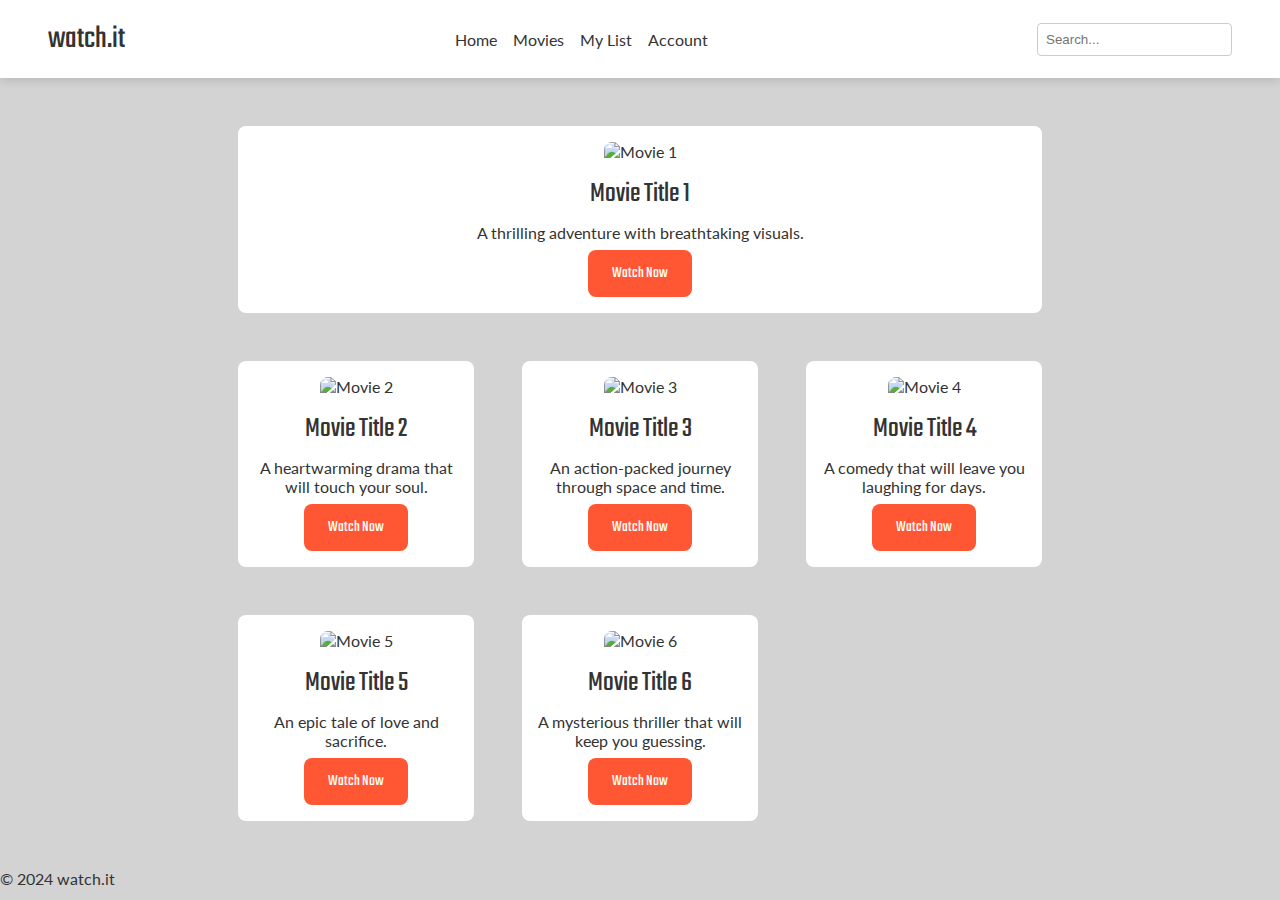
==== task-2/index.html @ 40c786a7 "Add files via upload" ====
<!DOCTYPE html>
<html lang="en">
<head>
    <meta charset="UTF-8">
    <meta name="viewport" content="width=device-width, initial-scale=1.0">
    <title>watch.it - Movie Streaming</title>
    <link rel="stylesheet" href="styles.css">
    <link href="https://fonts.googleapis.com/css2?family=Teko:wght@400;700&family=Lato:wght@400;700&display=swap" rel="stylesheet">
</head>
<body>
    <header>
        <div class="logo">watch.it</div>
        <nav>
            <a href="#">Home</a>
            <a href="#">Movies</a>
            <a href="#">My List</a>
            <a href="#">Account</a>
        </nav>
        <div class="search-bar">
            <input type="text" placeholder="Search...">
        </div>
    </header>

    <main class="content-container">
        <section class="featured-movies">
            <!-- Wide first movie box -->
            <div class="movie-box wide">
                <img src="assets/movie1.jpg" alt="Movie 1">
                <div class="movie-title">Movie Title 1</div>
                <div class="movie-info">A thrilling adventure with breathtaking visuals.</div>
                <button>Watch Now</button>
            </div>

            <!-- Two side-by-side movie boxes -->
            <div class="movie-box">
                <img src="assets/movie2.jpg" alt="Movie 2">
                <div class="movie-title">Movie Title 2</div>
                <div class="movie-info">A heartwarming drama that will touch your soul.</div>
                <button>Watch Now</button>
            </div>
            <div class="movie-box">
                <img src="assets/movie3.jpg" alt="Movie 3">
                <div class="movie-title">Movie Title 3</div>
                <div class="movie-info">An action-packed journey through space and time.</div>
                <button>Watch Now</button>
            </div>

            <!-- Bottom row with three movie boxes -->
            <div class="movie-box">
                <img src="assets/movie4.jpg" alt="Movie 4">
                <div class="movie-title">Movie Title 4</div>
                <div class="movie-info">A comedy that will leave you laughing for days.</div>
                <button>Watch Now</button>
            </div>
            <div class="movie-box">
                <img src="assets/movie5.jpg" alt="Movie 5">
                <div class="movie-title">Movie Title 5</div>
                <div class="movie-info">An epic tale of love and sacrifice.</div>
                <button>Watch Now</button>
            </div>
            <div class="movie-box">
                <img src="assets/movie6.jpg" alt="Movie 6">
                <div class="movie-title">Movie Title 6</div>
                <div class="movie-info">A mysterious thriller that will keep you guessing.</div>
                <button>Watch Now</button>
            </div>
        </section>
    </main>

    <footer>
        <p>&copy; 2024 watch.it</p>
    </footer>
</body>
</html>
---- task-2/styles.css ----
/* Basic Reset */
* {
    margin: 0;
    padding: 0;
    box-sizing: border-box;
}

/* Brand Colors */
:root {
    --brand-color1: #FFFFFF; /* White header background */
    --brand-color2: #d3d3d3; /* Main background color for the site */
    --brand-color3: #FFFFFF; /* Movie box background color */
    --button-color: #FF5733; /* Button color */
    --text-color: #333333; /* Dark text color for contrast */
}

/* Typography */
body {
    font-family: 'Lato', sans-serif;
    background-color: var(--brand-color2);
    color: var(--text-color);
}

/* Header Styling */
header {
    display: flex;
    justify-content: space-between;
    align-items: center;
    padding: 16px;
    background-color: var(--brand-color1);
    box-shadow: 0 4px 8px rgba(0, 0, 0, 0.1);
}

header .logo {
    font-family: 'Teko', sans-serif;
    font-size: 2em;
    color: var(--text-color);
}

header nav {
    display: flex;
    gap: 16px;
}

header nav a {
    font-family: 'Lato', sans-serif;
    text-decoration: none;
    color: var(--text-color);
    font-size: 1em;
}

header .search-bar input {
    padding: 8px;
    border: 1px solid #ccc;
    border-radius: 4px;
}

/* Main Content Container */
.content-container {
    max-width: 900px;
    margin: 0 auto;
    padding: 16px;
}

/* Movie Box Layout */
.featured-movies {
    display: grid;
    gap: 16px;
    grid-template-columns: 1fr;
}

.movie-box {
    background-color: var(--brand-color3);
    border-radius: 8px;
    overflow: hidden;
    text-align: center;
    padding: 16px;
}

.movie-box img {
    width: 100%;
    height: auto;
    object-fit: cover;
    border-radius: 8px 8px 0 0;
}

.movie-title {
    font-family: 'Teko', sans-serif;
    font-size: 1.8em;
    color: var(--text-color);
    margin-top: 12px;
}

.movie-info {
    font-family: 'Lato', sans-serif;
    font-size: 1em;
    color: var(--text-color);
    margin: 8px 0;
}

button {
    font-family: 'Teko', sans-serif;
    font-size: 1em;
    background-color: var(--button-color);
    color: var(--brand-color3);
    border: none;
    padding: 12px 24px;
    border-radius: 8px;
    cursor: pointer;
}

/* Responsive Design */
@media (min-width: 360px) and (max-width: 719px) {
    /* Mobile: Single Column Layout */
    header {
        padding: 16px;
    }

    .content-container {
        padding: 16px;
    }

    .featured-movies {
        grid-template-columns: 1fr;
        gap: 16px;
    }
}

@media (min-width: 720px) and (max-width: 1023px) {
    /* Tablet: Two Column Layout */
    header {
        padding: 16px 32px;
    }

    .content-container {
        padding: 32px;
    }

    .featured-movies {
        grid-template-columns: repeat(2, 1fr);
        gap: 32px;
    }
}

@media (min-width: 1024px) {
    /* Desktop: Three Column Layout */
    header {
        padding: 16px 48px;
    }

    .content-container {
        padding: 48px;
    }

    .featured-movies {
        grid-template-columns: repeat(3, 1fr);
        gap: 48px;
    }

    .movie-box.wide {
        grid-column: span 3;
    }
}
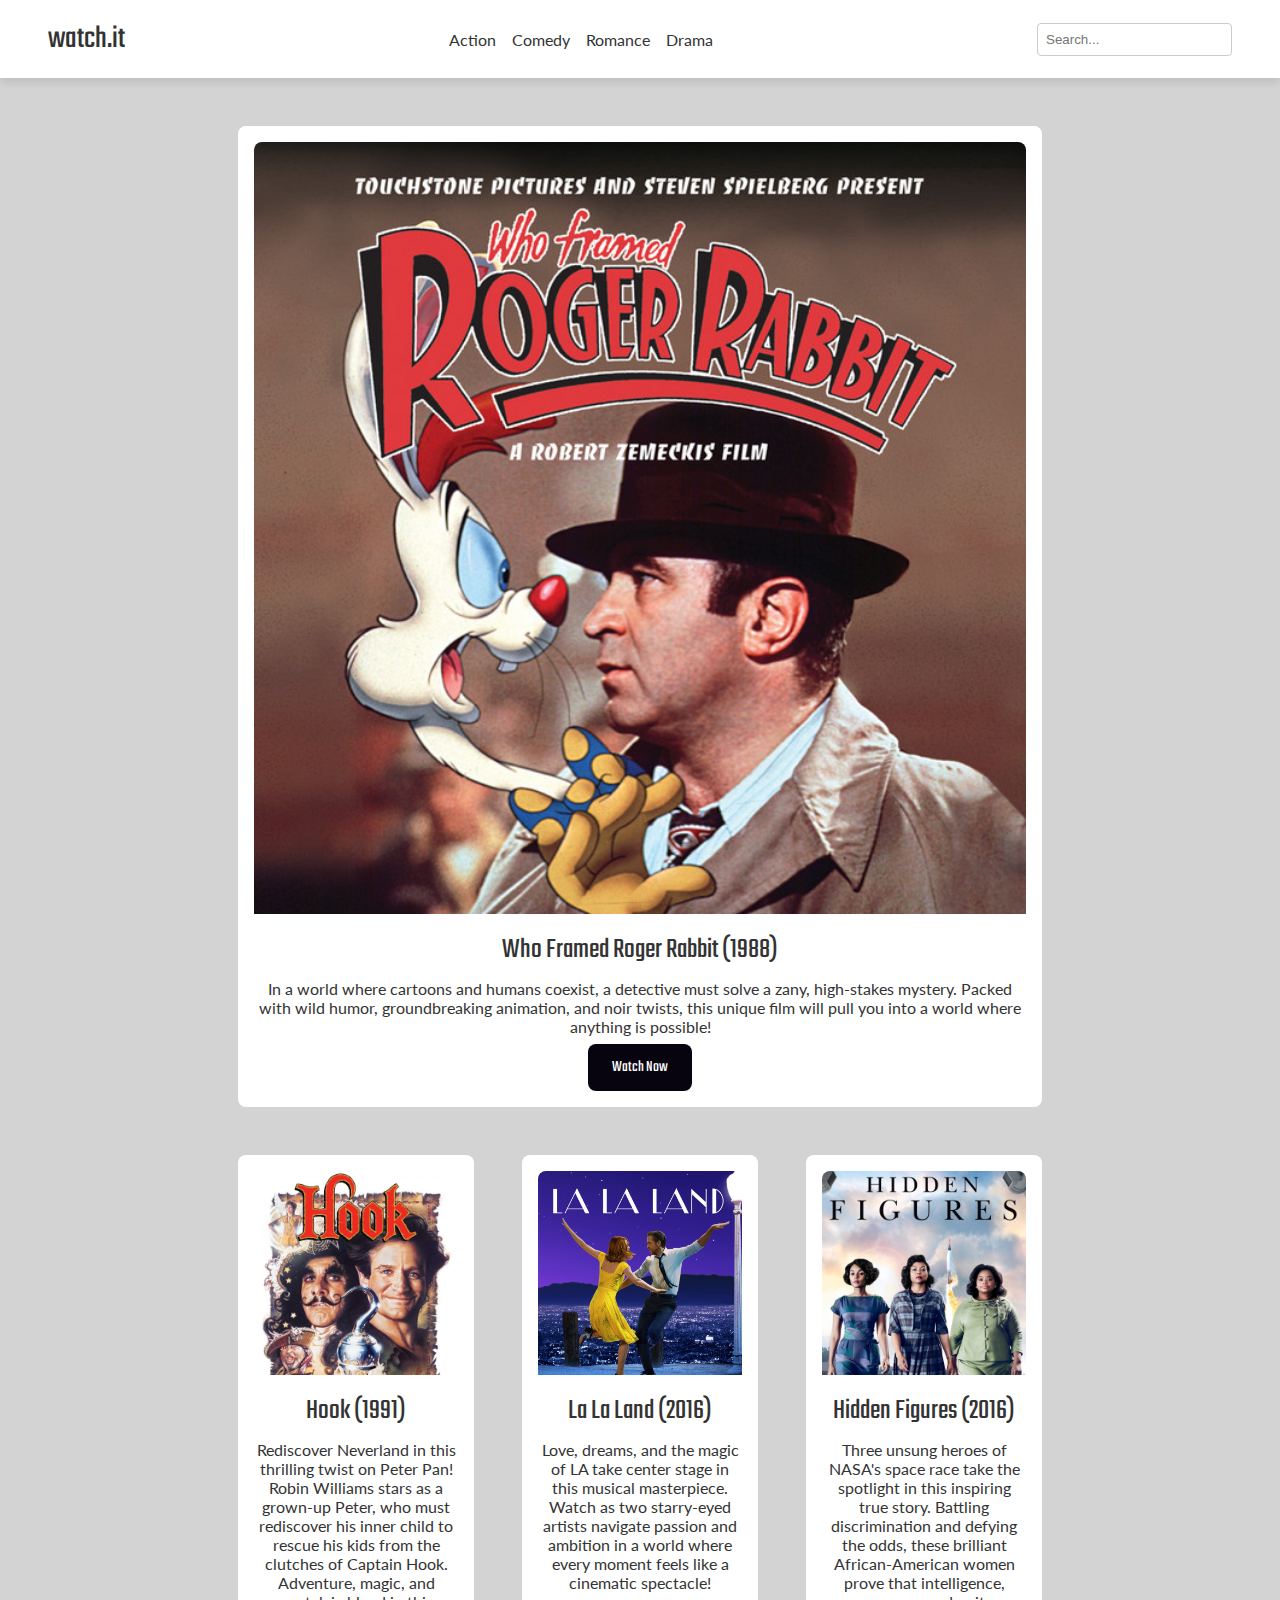
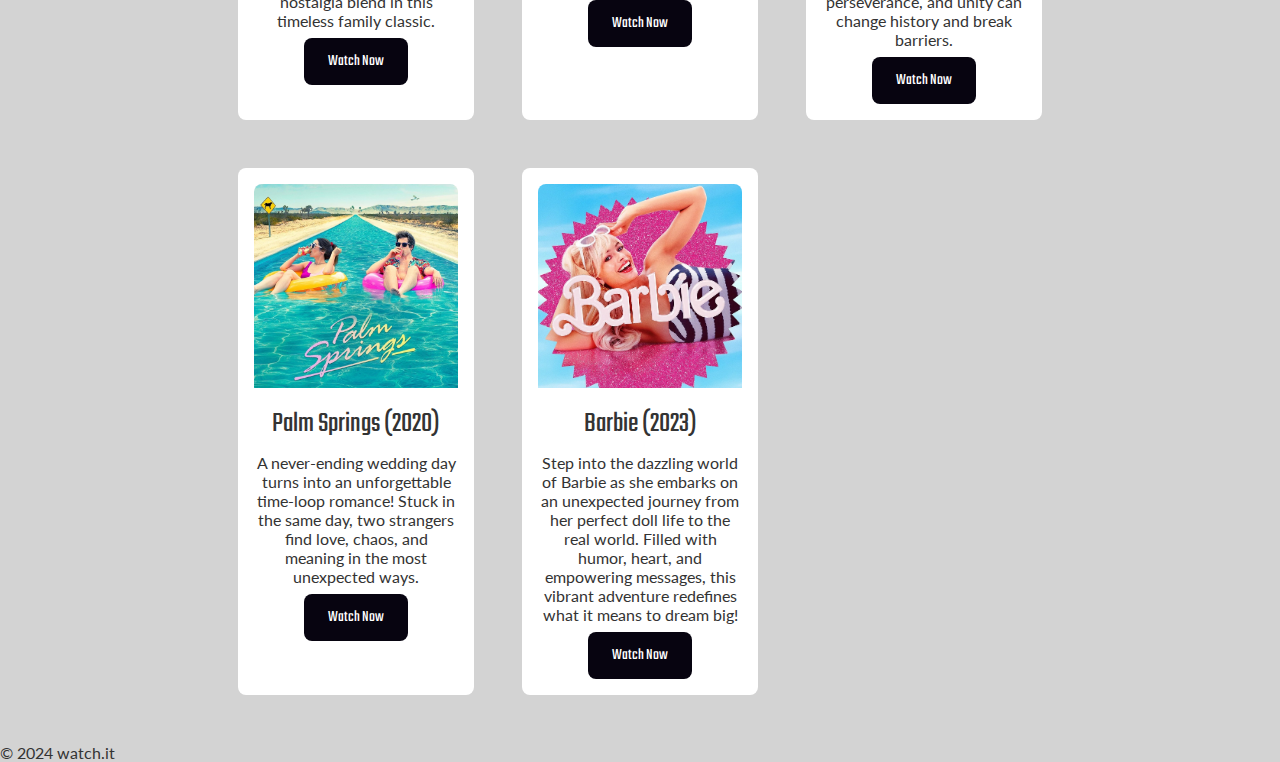
==== commit 9102224b: "Changes" ====
--- a/task-2/index.html
+++ b/task-2/index.html
@@ -11,10 +11,10 @@
     <header>
         <div class="logo">watch.it</div>
         <nav>
-            <a href="#">Home</a>
-            <a href="#">Movies</a>
-            <a href="#">My List</a>
-            <a href="#">Account</a>
+            <a href="#">Action</a>
+            <a href="#">Comedy</a>
+            <a href="#">Romance</a>
+            <a href="#">Drama</a>
         </nav>
         <div class="search-bar">
             <input type="text" placeholder="Search...">
@@ -25,43 +25,43 @@
         <section class="featured-movies">
             <!-- Wide first movie box -->
             <div class="movie-box wide">
-                <img src="assets/movie1.jpg" alt="Movie 1">
-                <div class="movie-title">Movie Title 1</div>
-                <div class="movie-info">A thrilling adventure with breathtaking visuals.</div>
+                <img src="who-framed-roger-rabbit.jpg" alt="Movie 1">
+                <div class="movie-title">Who Framed Roger Rabbit (1988)</div>
+                <div class="movie-info">In a world where cartoons and humans coexist, a detective must solve a zany, high-stakes mystery. Packed with wild humor, groundbreaking animation, and noir twists, this unique film will pull you into a world where anything is possible!</div>
                 <button>Watch Now</button>
             </div>
 
             <!-- Two side-by-side movie boxes -->
             <div class="movie-box">
-                <img src="assets/movie2.jpg" alt="Movie 2">
-                <div class="movie-title">Movie Title 2</div>
-                <div class="movie-info">A heartwarming drama that will touch your soul.</div>
+                <img src="hook.jpg" alt="Movie 2">
+                <div class="movie-title">Hook (1991)</div>
+                <div class="movie-info">Rediscover Neverland in this thrilling twist on Peter Pan! Robin Williams stars as a grown-up Peter, who must rediscover his inner child to rescue his kids from the clutches of Captain Hook. Adventure, magic, and nostalgia blend in this timeless family classic.</div>
                 <button>Watch Now</button>
             </div>
             <div class="movie-box">
-                <img src="assets/movie3.jpg" alt="Movie 3">
-                <div class="movie-title">Movie Title 3</div>
-                <div class="movie-info">An action-packed journey through space and time.</div>
+                <img src="la-la-land.jpg" alt="Movie 3">
+                <div class="movie-title">La La Land (2016)</div>
+                <div class="movie-info">Love, dreams, and the magic of LA take center stage in this musical masterpiece. Watch as two starry-eyed artists navigate passion and ambition in a world where every moment feels like a cinematic spectacle!</div>
                 <button>Watch Now</button>
             </div>
 
             <!-- Bottom row with three movie boxes -->
             <div class="movie-box">
-                <img src="assets/movie4.jpg" alt="Movie 4">
-                <div class="movie-title">Movie Title 4</div>
-                <div class="movie-info">A comedy that will leave you laughing for days.</div>
+                <img src="hidden-figures.jpg" alt="Movie 4">
+                <div class="movie-title">Hidden Figures (2016)</div>
+                <div class="movie-info">Three unsung heroes of NASA's space race take the spotlight in this inspiring true story. Battling discrimination and defying the odds, these brilliant African-American women prove that intelligence, perseverance, and unity can change history and break barriers.</div>
                 <button>Watch Now</button>
             </div>
             <div class="movie-box">
-                <img src="assets/movie5.jpg" alt="Movie 5">
-                <div class="movie-title">Movie Title 5</div>
-                <div class="movie-info">An epic tale of love and sacrifice.</div>
+                <img src="palm-springs.jpg" alt="Movie 5">
+                <div class="movie-title">Palm Springs (2020)</div>
+                <div class="movie-info">A never-ending wedding day turns into an unforgettable time-loop romance! Stuck in the same day, two strangers find love, chaos, and meaning in the most unexpected ways.</div>
                 <button>Watch Now</button>
             </div>
             <div class="movie-box">
-                <img src="assets/movie6.jpg" alt="Movie 6">
-                <div class="movie-title">Movie Title 6</div>
-                <div class="movie-info">A mysterious thriller that will keep you guessing.</div>
+                <img src="barbie.jpg" alt="Movie 6">
+                <div class="movie-title">Barbie (2023)</div>
+                <div class="movie-info">Step into the dazzling world of Barbie as she embarks on an unexpected journey from her perfect doll life to the real world. Filled with humor, heart, and empowering messages, this vibrant adventure redefines what it means to dream big!</div>
                 <button>Watch Now</button>
             </div>
         </section>
--- a/task-2/styles.css
+++ b/task-2/styles.css
@@ -10,7 +10,7 @@
     --brand-color1: #FFFFFF; /* White header background */
     --brand-color2: #d3d3d3; /* Main background color for the site */
     --brand-color3: #FFFFFF; /* Movie box background color */
-    --button-color: #FF5733; /* Button color */
+    --button-color: #070410; /* Button color */
     --text-color: #333333; /* Dark text color for contrast */
 }
 
